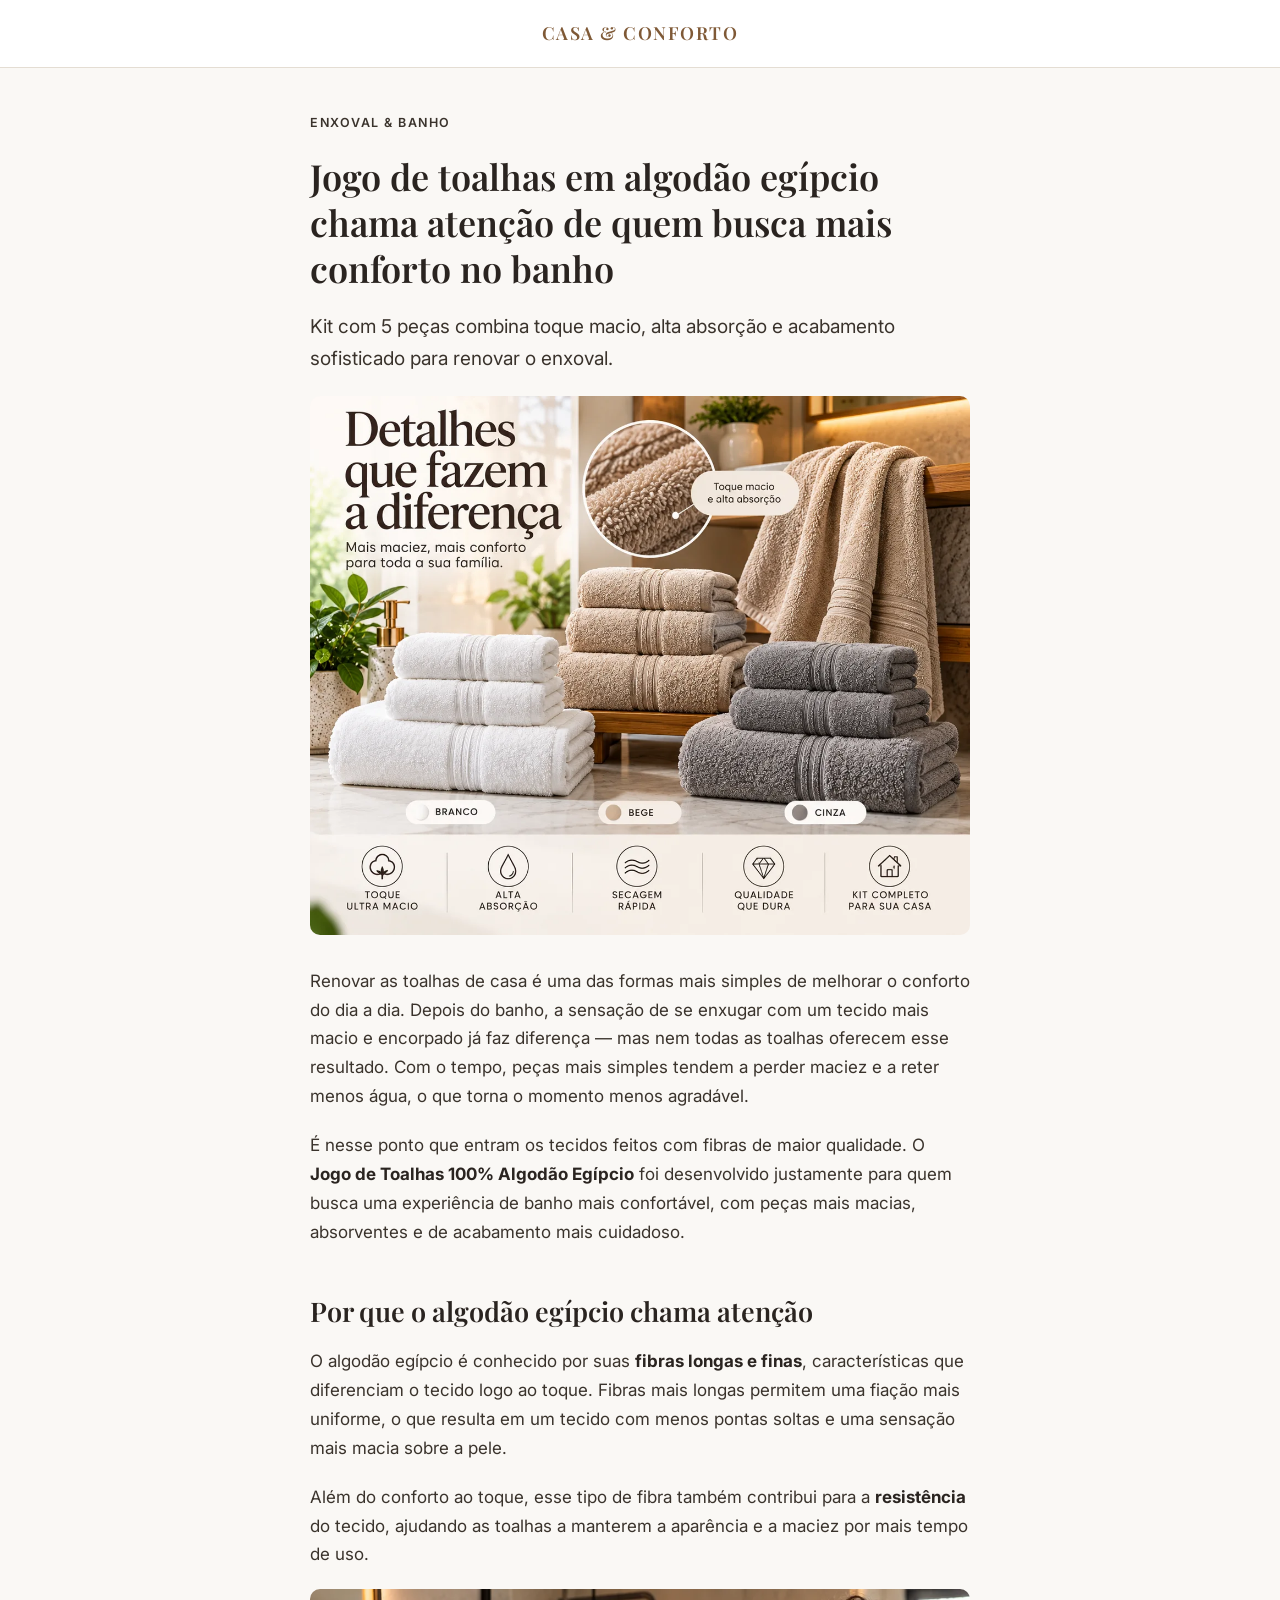
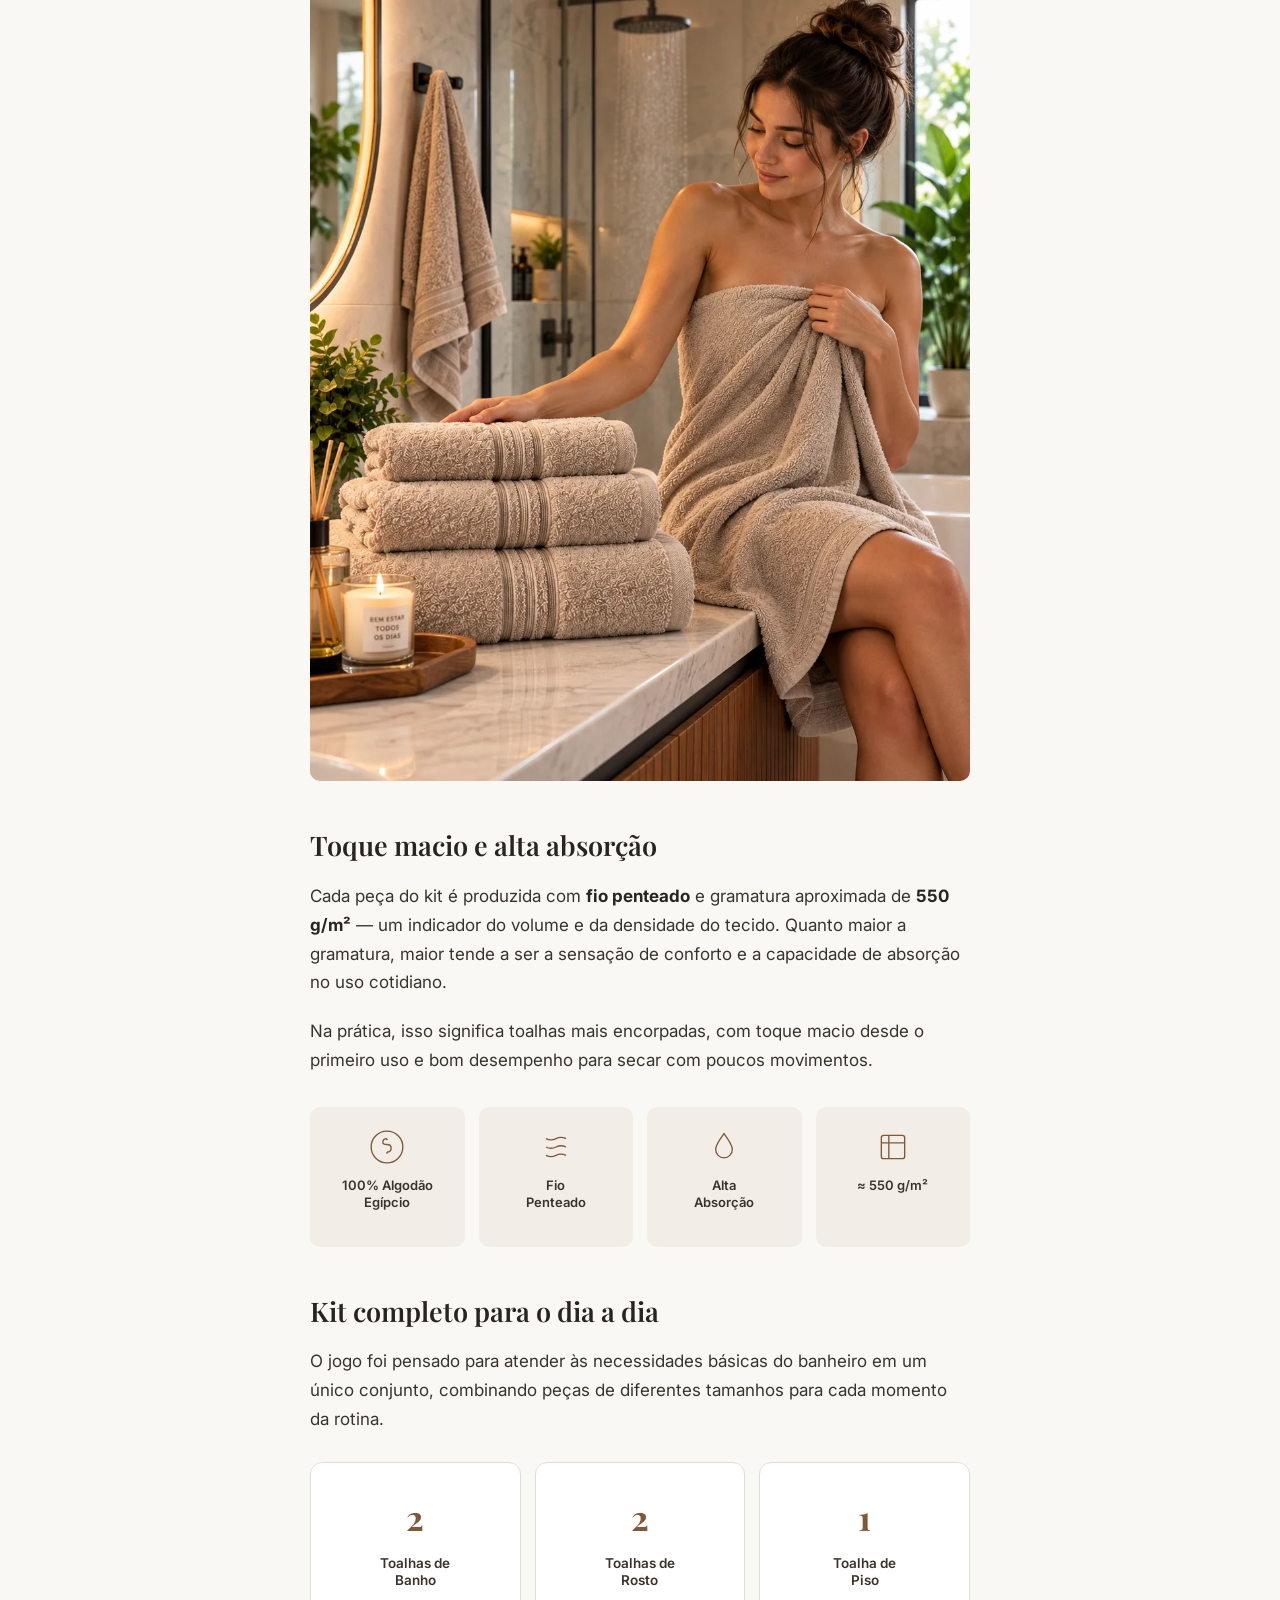
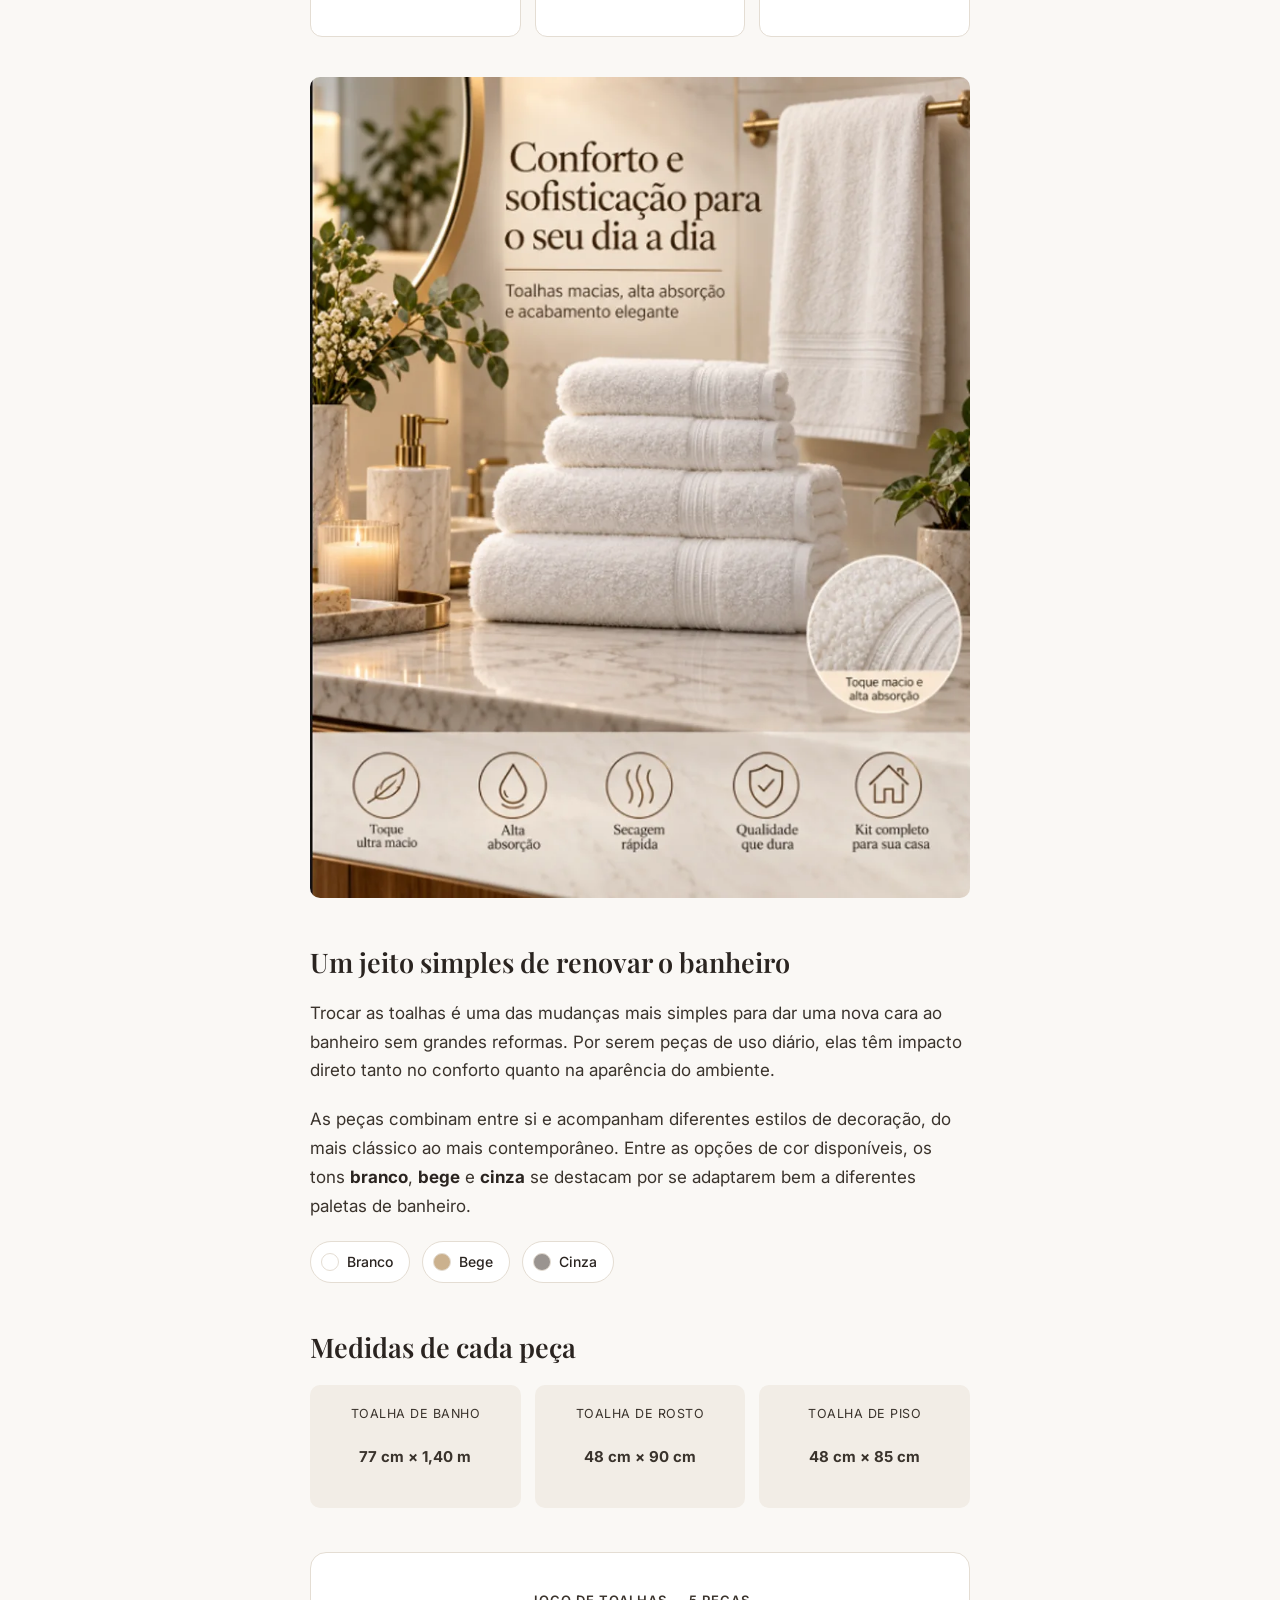
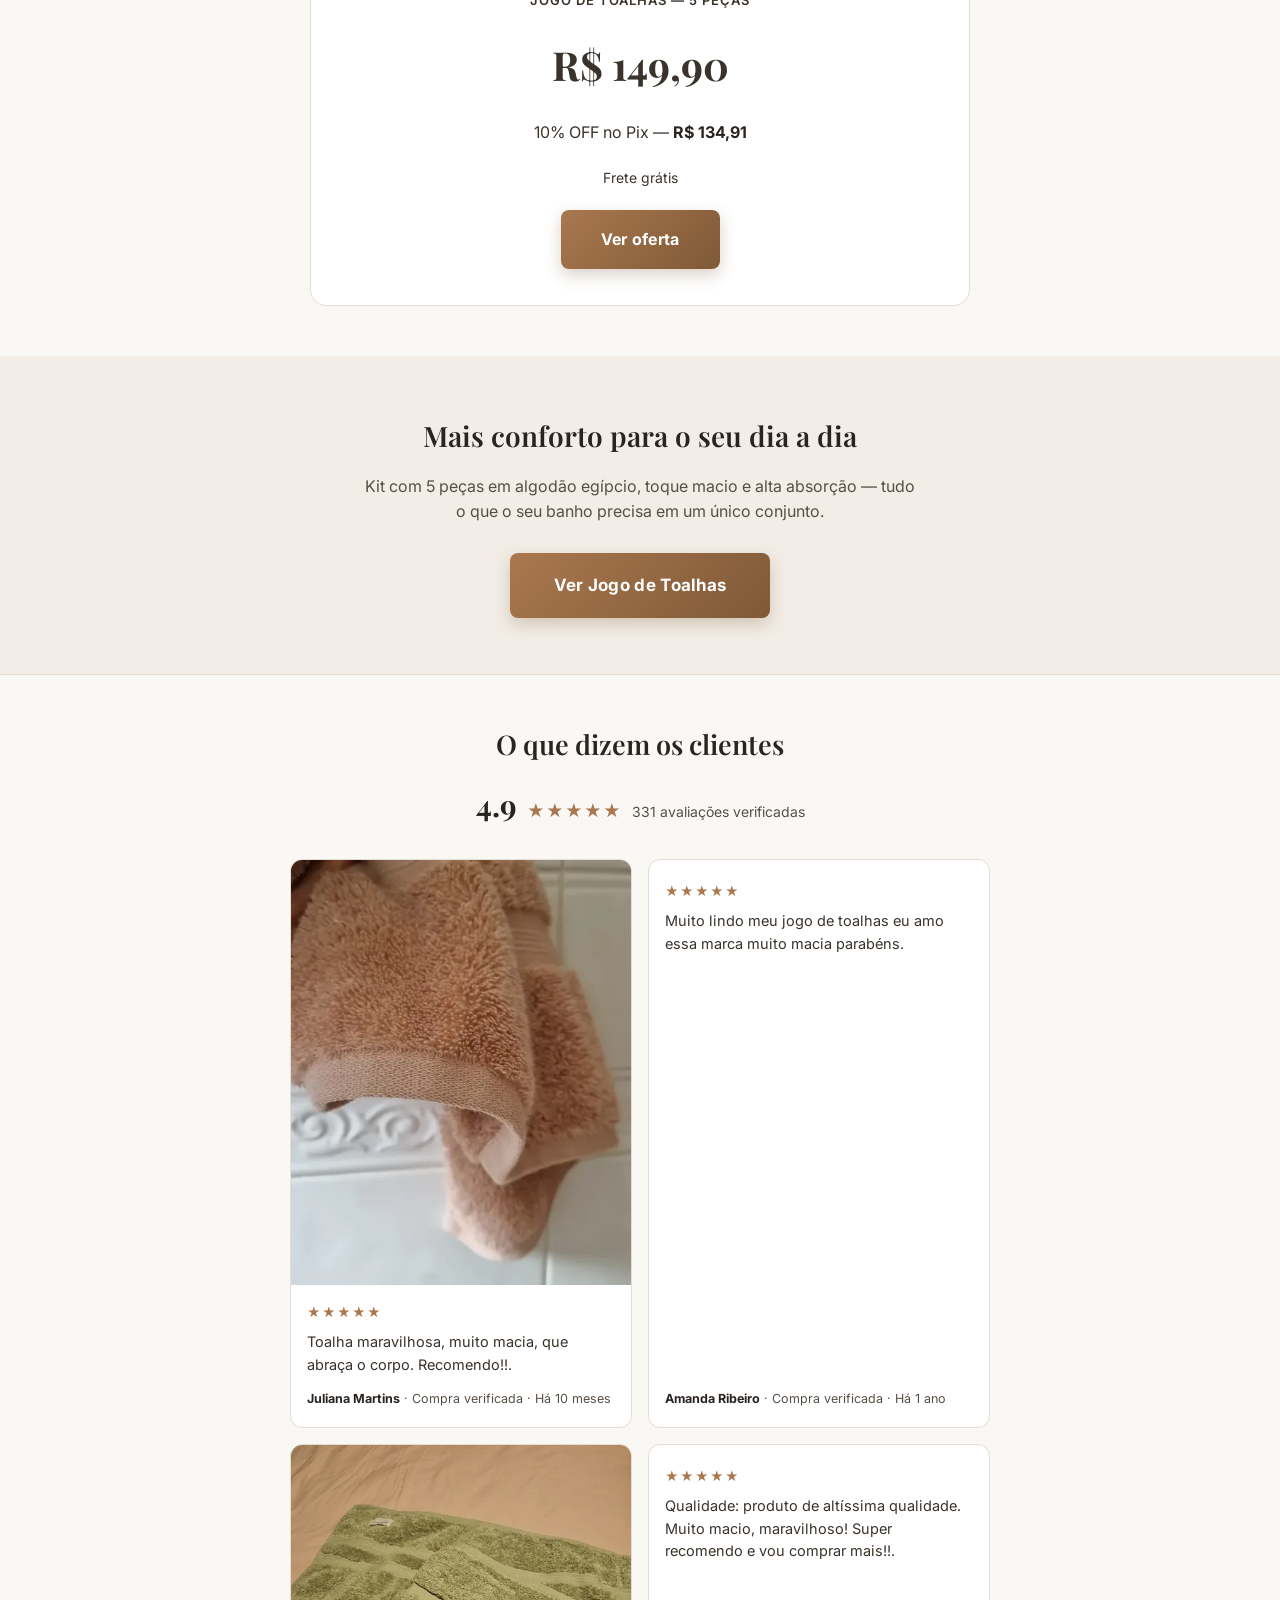
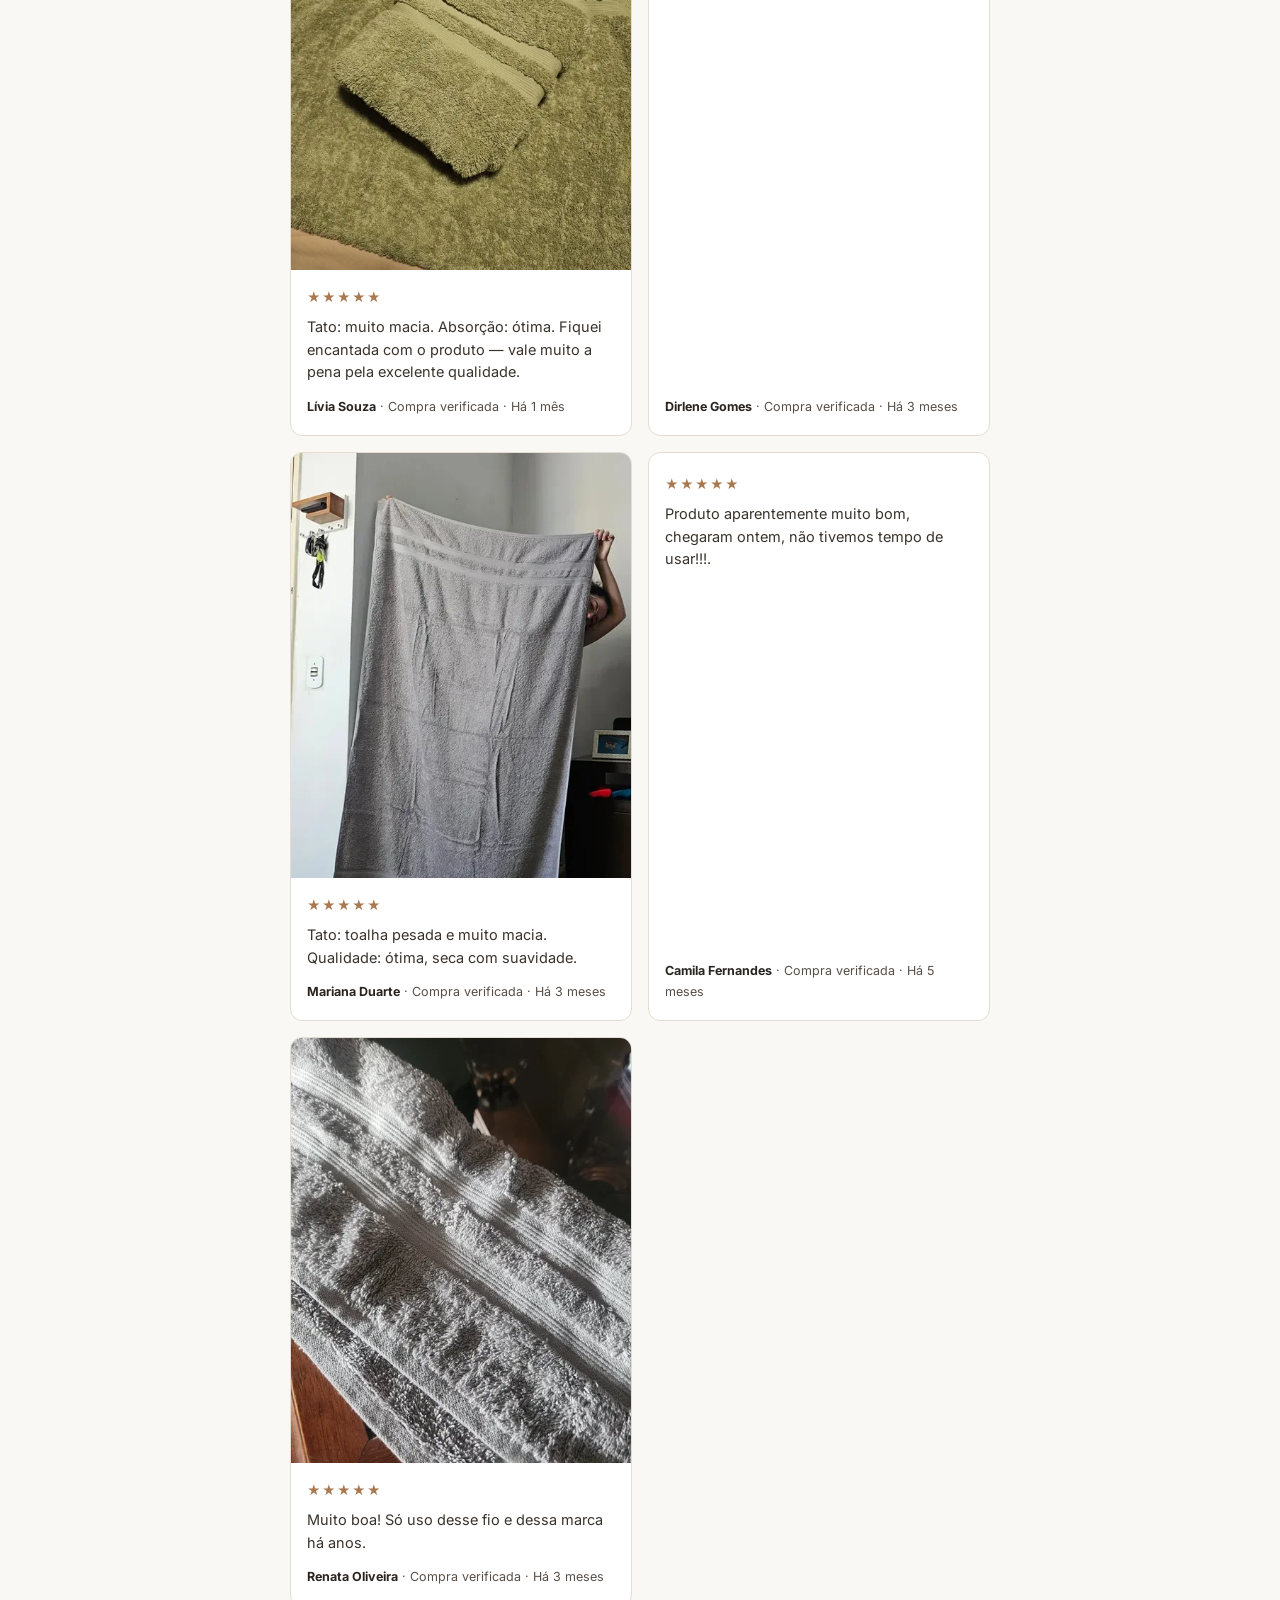
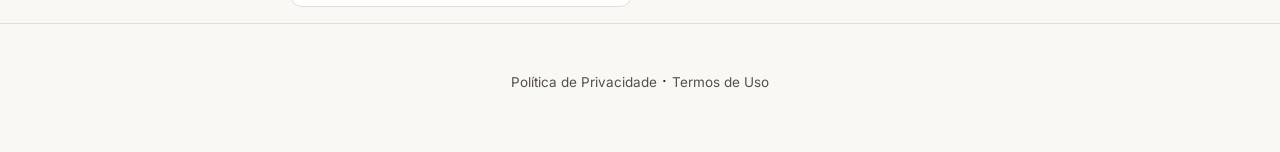
==== advertorial/index.html @ 61f2be6f "Add files via upload" ====
<!DOCTYPE html>
<html lang="pt-BR">
<head>
<meta charset="UTF-8">
<meta name="viewport" content="width=device-width, initial-scale=1">
<title>Jogo de toalhas em algodão egípcio chama atenção de quem busca mais conforto no banho</title>
<meta name="description" content="Kit com 5 peças combina toque macio, alta absorção e acabamento sofisticado para renovar o enxoval.">
<link rel="preconnect" href="https://fonts.googleapis.com">
<link rel="preconnect" href="https://fonts.gstatic.com" crossorigin>
<link href="https://fonts.googleapis.com/css2?family=Inter:wght@400;500;600;700&family=Playfair+Display:wght@500;600;700&display=swap" rel="stylesheet">
<link rel="stylesheet" href="assets/style.css">
</head>
<body>

<header class="topbar">
  <div class="topbar__inner">CASA &amp; CONFORTO</div>
</header>

<main class="article">

  <p class="article__kicker">Enxoval &amp; Banho</p>

  <h1 class="article__title">Jogo de toalhas em algodão egípcio chama atenção de quem busca mais conforto no banho</h1>

  <p class="article__lead">Kit com 5 peças combina toque macio, alta absorção e acabamento sofisticado para renovar o enxoval.</p>

  <figure class="article__hero">
    <img src="assets/img/detalhes-diferenca.webp" alt="Jogo de toalhas 100% algodão egípcio nas cores branco, bege e cinza, com destaque para o toque macio" width="1200" height="980">
  </figure>

  <p>Renovar as toalhas de casa é uma das formas mais simples de melhorar o conforto do dia a dia. Depois do banho, a sensação de se enxugar com um tecido mais macio e encorpado já faz diferença — mas nem todas as toalhas oferecem esse resultado. Com o tempo, peças mais simples tendem a perder maciez e a reter menos água, o que torna o momento menos agradável.</p>

  <p>É nesse ponto que entram os tecidos feitos com fibras de maior qualidade. O <strong>Jogo de Toalhas 100% Algodão Egípcio</strong> foi desenvolvido justamente para quem busca uma experiência de banho mais confortável, com peças mais macias, absorventes e de acabamento mais cuidadoso.</p>

  <h2>Por que o algodão egípcio chama atenção</h2>

  <p>O algodão egípcio é conhecido por suas <strong>fibras longas e finas</strong>, características que diferenciam o tecido logo ao toque. Fibras mais longas permitem uma fiação mais uniforme, o que resulta em um tecido com menos pontas soltas e uma sensação mais macia sobre a pele.</p>

  <p>Além do conforto ao toque, esse tipo de fibra também contribui para a <strong>resistência</strong> do tecido, ajudando as toalhas a manterem a aparência e a maciez por mais tempo de uso.</p>

  <figure class="article__banner">
    <img src="assets/img/lifestyle-banho.webp" alt="Mulher envolta em toalha macia de algodão egípcio em banheiro decorado" width="1000" height="1200" loading="lazy">
  </figure>

  <h2>Toque macio e alta absorção</h2>

  <p>Cada peça do kit é produzida com <strong>fio penteado</strong> e gramatura aproximada de <strong>550 g/m²</strong> — um indicador do volume e da densidade do tecido. Quanto maior a gramatura, maior tende a ser a sensação de conforto e a capacidade de absorção no uso cotidiano.</p>

  <p>Na prática, isso significa toalhas mais encorpadas, com toque macio desde o primeiro uso e bom desempenho para secar com poucos movimentos.</p>

  <div class="feature-grid">
    <div class="feature-card">
      <span class="feature-card__icon">
        <svg viewBox="0 0 48 48" fill="none" stroke="currentColor" stroke-width="1.6"><circle cx="24" cy="24" r="19"/><path d="M24 14c-3 0-5 2-5 4.5S21 21 24 21s5 2 5 4.5-2 4.5-5 4.5m0-16v2m0 14v2"/></svg>
      </span>
      <p class="feature-card__title">100% Algodão<br>Egípcio</p>
    </div>
    <div class="feature-card">
      <span class="feature-card__icon">
        <svg viewBox="0 0 48 48" fill="none" stroke="currentColor" stroke-width="1.6"><path d="M12 14c4 2 8 2 12 0s8-2 12 0M12 24c4 2 8 2 12 0s8-2 12 0M12 34c4 2 8 2 12 0s8-2 12 0"/></svg>
      </span>
      <p class="feature-card__title">Fio<br>Penteado</p>
    </div>
    <div class="feature-card">
      <span class="feature-card__icon">
        <svg viewBox="0 0 48 48" fill="none" stroke="currentColor" stroke-width="1.6"><path d="M24 8c6 8 10 14 10 19a10 10 0 0 1-20 0c0-5 4-11 10-19Z"/></svg>
      </span>
      <p class="feature-card__title">Alta<br>Absorção</p>
    </div>
    <div class="feature-card">
      <span class="feature-card__icon">
        <svg viewBox="0 0 48 48" fill="none" stroke="currentColor" stroke-width="1.6"><rect x="10" y="10" width="28" height="28" rx="3"/><path d="M10 19h28M19 10v28"/></svg>
      </span>
      <p class="feature-card__title">≈ 550 g/m²</p>
    </div>
  </div>

  <h2>Kit completo para o dia a dia</h2>

  <p>O jogo foi pensado para atender às necessidades básicas do banheiro em um único conjunto, combinando peças de diferentes tamanhos para cada momento da rotina.</p>

  <div class="kit-grid">
    <div class="kit-card">
      <span class="kit-card__qty">2</span>
      <p class="kit-card__label">Toalhas de<br>Banho</p>
    </div>
    <div class="kit-card">
      <span class="kit-card__qty">2</span>
      <p class="kit-card__label">Toalhas de<br>Rosto</p>
    </div>
    <div class="kit-card">
      <span class="kit-card__qty">1</span>
      <p class="kit-card__label">Toalha de<br>Piso</p>
    </div>
  </div>

  <figure class="article__banner">
    <img src="assets/img/conforto-sofisticado.webp" alt="Kit de toalhas brancas 100% algodão egípcio com acabamento premium" width="900" height="1120" loading="lazy">
  </figure>

  <h2>Um jeito simples de renovar o banheiro</h2>

  <p>Trocar as toalhas é uma das mudanças mais simples para dar uma nova cara ao banheiro sem grandes reformas. Por serem peças de uso diário, elas têm impacto direto tanto no conforto quanto na aparência do ambiente.</p>

  <p>As peças combinam entre si e acompanham diferentes estilos de decoração, do mais clássico ao mais contemporâneo. Entre as opções de cor disponíveis, os tons <strong>branco</strong>, <strong>bege</strong> e <strong>cinza</strong> se destacam por se adaptarem bem a diferentes paletas de banheiro.</p>

  <div class="color-row">
    <div class="color-chip"><span class="color-dot color-dot--branco"></span>Branco</div>
    <div class="color-chip"><span class="color-dot color-dot--bege"></span>Bege</div>
    <div class="color-chip"><span class="color-dot color-dot--cinza"></span>Cinza</div>
  </div>

  <h2>Medidas de cada peça</h2>

  <div class="measure-grid">
    <div class="measure-card">
      <p class="measure-card__label">Toalha de Banho</p>
      <p class="measure-card__value">77 cm × 1,40 m</p>
    </div>
    <div class="measure-card">
      <p class="measure-card__label">Toalha de Rosto</p>
      <p class="measure-card__value">48 cm × 90 cm</p>
    </div>
    <div class="measure-card">
      <p class="measure-card__label">Toalha de Piso</p>
      <p class="measure-card__value">48 cm × 85 cm</p>
    </div>
  </div>

  <div class="offer-box">
    <p class="offer-box__eyebrow">Jogo de Toalhas — 5 Peças</p>
    <p class="offer-box__price">R$ 149,90</p>
    <p class="offer-box__pix">10% OFF no Pix — <strong>R$ 134,91</strong></p>
    <p class="offer-box__shipping">Frete grátis</p>
    <a class="cta-btn" href="https://www.outletoalhas.shop/" target="_blank" rel="noopener">Ver oferta</a>
  </div>

</main>

<section class="final-cta">
  <div class="final-cta__inner">
    <h2 class="final-cta__title">Mais conforto para o seu dia a dia</h2>
    <p class="final-cta__text">Kit com 5 peças em algodão egípcio, toque macio e alta absorção — tudo o que o seu banho precisa em um único conjunto.</p>
    <a class="cta-btn cta-btn--large" href="https://www.outletoalhas.shop/" target="_blank" rel="noopener">Ver Jogo de Toalhas</a>
  </div>
</section>

<section class="reviews-section">
  <div class="reviews-section__inner">

    <h2 class="reviews-section__title">O que dizem os clientes</h2>

    <div class="rating-summary">
      <span class="rating-summary__score">4.9</span>
      <span class="rating-summary__stars">★★★★★</span>
      <span class="rating-summary__count">331 avaliações verificadas</span>
    </div>

    <div class="review-grid">
      <div class="review-card">
        <img class="review-card__photo" src="assets/img/reviews/juliana-martins.webp" alt="Foto enviada pela cliente Juliana Martins" width="480" height="600" loading="lazy">
        <div class="review-card__body">
          <p class="review-card__stars">★★★★★</p>
          <p class="review-card__text">Toalha maravilhosa, muito macia, que abraça o corpo. Recomendo!!.</p>
          <p class="review-card__meta"><strong>Juliana Martins</strong> · Compra verificada · Há 10 meses</p>
        </div>
      </div>
      <div class="review-card">
        <div class="review-card__body review-card__body--noimg">
          <p class="review-card__stars">★★★★★</p>
          <p class="review-card__text">Muito lindo meu jogo de toalhas eu amo essa marca muito macia parabéns.</p>
          <p class="review-card__meta"><strong>Amanda Ribeiro</strong> · Compra verificada · Há 1 ano</p>
        </div>
      </div>
      <div class="review-card">
        <img class="review-card__photo" src="assets/img/reviews/livia-souza.webp" alt="Foto enviada pela cliente Lívia Souza" width="480" height="600" loading="lazy">
        <div class="review-card__body">
          <p class="review-card__stars">★★★★★</p>
          <p class="review-card__text">Tato: muito macia. Absorção: ótima. Fiquei encantada com o produto — vale muito a pena pela excelente qualidade.</p>
          <p class="review-card__meta"><strong>Lívia Souza</strong> · Compra verificada · Há 1 mês</p>
        </div>
      </div>
      <div class="review-card">
        <div class="review-card__body review-card__body--noimg">
          <p class="review-card__stars">★★★★★</p>
          <p class="review-card__text">Qualidade: produto de altíssima qualidade. Muito macio, maravilhoso! Super recomendo e vou comprar mais!!.</p>
          <p class="review-card__meta"><strong>Dirlene Gomes</strong> · Compra verificada · Há 3 meses</p>
        </div>
      </div>
      <div class="review-card">
        <img class="review-card__photo" src="assets/img/reviews/mariana-duarte.webp" alt="Foto enviada pela cliente Mariana Duarte" width="480" height="600" loading="lazy">
        <div class="review-card__body">
          <p class="review-card__stars">★★★★★</p>
          <p class="review-card__text">Tato: toalha pesada e muito macia. Qualidade: ótima, seca com suavidade.</p>
          <p class="review-card__meta"><strong>Mariana Duarte</strong> · Compra verificada · Há 3 meses</p>
        </div>
      </div>
      <div class="review-card">
        <div class="review-card__body review-card__body--noimg">
          <p class="review-card__stars">★★★★★</p>
          <p class="review-card__text">Produto aparentemente muito bom, chegaram ontem, não tivemos tempo de usar!!!.</p>
          <p class="review-card__meta"><strong>Camila Fernandes</strong> · Compra verificada · Há 5 meses</p>
        </div>
      </div>
      <div class="review-card">
        <img class="review-card__photo" src="assets/img/reviews/renata-oliveira.webp" alt="Foto enviada pela cliente Renata Oliveira" width="480" height="600" loading="lazy">
        <div class="review-card__body">
          <p class="review-card__stars">★★★★★</p>
          <p class="review-card__text">Muito boa! Só uso desse fio e dessa marca há anos.</p>
          <p class="review-card__meta"><strong>Renata Oliveira</strong> · Compra verificada · Há 3 meses</p>
        </div>
      </div>
    </div>

  </div>
</section>

<footer class="site-footer">
  <div class="site-footer__inner">
    <p class="site-footer__links"><a href="politicas-de-privacidade.html">Política de Privacidade</a> · <a href="termos-de-uso.html">Termos de Uso</a></p>
  </div>
</footer>

</body>
</html>
---- advertorial/assets/style.css ----
:root {
  --ink: #2a2420;
  --ink-soft: #574f47;
  --bg: #faf8f5;
  --bg-alt: #f2ede6;
  --line: #e4ddd3;
  --gold: #a9784f;
  --gold-dark: #7f5936;
  --white: #ffffff;
}

* { box-sizing: border-box; }

body {
  margin: 0;
  padding: 0;
  background: var(--bg);
  color: var(--ink);
  font-family: 'Inter', -apple-system, BlinkMacSystemFont, sans-serif;
  font-size: 17px;
  line-height: 1.7;
  -webkit-font-smoothing: antialiased;
}

img { max-width: 100%; height: auto; display: block; }

/* Top bar */
.topbar {
  background: var(--white);
  border-bottom: 1px solid var(--line);
}
.topbar__inner {
  max-width: 700px;
  margin: 0 auto;
  padding: 18px 20px;
  color: var(--gold-dark);
  font-family: 'Playfair Display', Georgia, serif;
  font-weight: 600;
  font-size: 18px;
  letter-spacing: 1.5px;
  text-align: center;
}

/* Article */
.article {
  max-width: 700px;
  margin: 0 auto;
  padding: 44px 20px 10px;
}

.article__kicker {
  text-transform: uppercase;
  letter-spacing: 1.5px;
  font-size: 12.5px;
  font-weight: 600;
  color: var(--gold);
  margin: 0 0 14px;
}

.article__title {
  font-family: 'Playfair Display', Georgia, serif;
  font-weight: 600;
  font-size: 36px;
  line-height: 1.28;
  margin: 0 0 20px;
  color: var(--ink);
}

.article__lead {
  font-size: 19px;
  color: var(--ink-soft);
  margin: 0 0 32px;
}

.article__hero,
.article__banner {
  margin: 0 0 32px;
}
.article__hero img,
.article__banner img {
  border-radius: 10px;
}

.article h2 {
  font-family: 'Playfair Display', Georgia, serif;
  font-weight: 600;
  font-size: 27px;
  line-height: 1.35;
  color: var(--ink);
  margin: 46px 0 18px;
}

.article p {
  margin: 0 0 20px;
  color: #3a332c;
}

.article strong { color: var(--ink); }

/* Feature grid (4 characteristics) */
.feature-grid {
  display: grid;
  grid-template-columns: repeat(4, 1fr);
  gap: 14px;
  margin: 32px 0 44px;
}
.feature-card {
  text-align: center;
  background: var(--bg-alt);
  border-radius: 10px;
  padding: 20px 8px 16px;
}
.feature-card__icon {
  display: inline-flex;
  width: 40px;
  height: 40px;
  color: var(--gold-dark);
  margin-bottom: 10px;
}
.feature-card__icon svg { width: 100%; height: 100%; }
.feature-card__title {
  font-size: 13px;
  font-weight: 600;
  color: var(--ink);
  margin: 0;
  line-height: 1.3;
}

/* Kit composition */
.kit-grid {
  display: grid;
  grid-template-columns: repeat(3, 1fr);
  gap: 14px;
  margin: 28px 0 40px;
}
.kit-card {
  text-align: center;
  background: var(--white);
  border: 1px solid var(--line);
  border-radius: 12px;
  padding: 26px 10px;
}
.kit-card__qty {
  display: block;
  font-family: 'Playfair Display', Georgia, serif;
  font-size: 34px;
  font-weight: 700;
  color: var(--gold-dark);
  margin-bottom: 8px;
}
.kit-card__label {
  font-size: 13.5px;
  font-weight: 600;
  color: var(--ink);
  margin: 0;
  line-height: 1.3;
}

/* Colors */
.color-row {
  display: flex;
  flex-wrap: wrap;
  gap: 12px;
  margin: 8px 0 40px;
}
.color-chip {
  display: flex;
  align-items: center;
  gap: 8px;
  background: var(--white);
  border: 1px solid var(--line);
  border-radius: 999px;
  padding: 8px 16px 8px 10px;
  font-size: 14px;
  font-weight: 500;
  color: var(--ink);
}
.color-dot {
  width: 18px;
  height: 18px;
  border-radius: 50%;
  border: 1px solid var(--line);
  display: inline-block;
}
.color-dot--branco { background: #ffffff; }
.color-dot--bege { background: #cbb18e; }
.color-dot--cinza { background: #9a9490; }

/* Measurements */
.measure-grid {
  display: grid;
  grid-template-columns: repeat(3, 1fr);
  gap: 14px;
  margin: 20px 0 44px;
}
.measure-card {
  background: var(--bg-alt);
  border-radius: 10px;
  padding: 18px 10px;
  text-align: center;
}
.measure-card__label {
  font-size: 12.5px;
  color: var(--ink-soft);
  margin: 0 0 6px;
  text-transform: uppercase;
  letter-spacing: 0.5px;
}
.measure-card__value {
  font-size: 15px;
  font-weight: 700;
  color: var(--ink);
  margin: 0;
}

/* Reviews */
.reviews-section {
  background: var(--bg);
  border-top: 1px solid var(--line);
  padding: 52px 20px 8px;
}
.reviews-section__inner {
  max-width: 700px;
  margin: 0 auto;
}
.reviews-section__title {
  font-family: 'Playfair Display', Georgia, serif;
  font-weight: 600;
  font-size: 27px;
  line-height: 1.3;
  color: var(--ink);
  margin: 0 0 18px;
  text-align: center;
}

.rating-summary {
  display: flex;
  flex-wrap: wrap;
  align-items: baseline;
  justify-content: center;
  gap: 8px 10px;
  margin: 0 0 28px;
  text-align: center;
}
.rating-summary__score {
  font-family: 'Playfair Display', Georgia, serif;
  font-size: 30px;
  font-weight: 700;
  color: var(--ink);
}
.rating-summary__stars {
  color: var(--gold);
  font-size: 17px;
  letter-spacing: 1px;
}
.rating-summary__count {
  font-size: 14px;
  color: var(--ink-soft);
}

.review-grid {
  display: grid;
  grid-template-columns: repeat(2, 1fr);
  gap: 16px;
  margin: 0 0 8px;
}
.review-card {
  display: flex;
  flex-direction: column;
  background: var(--white);
  border: 1px solid var(--line);
  border-radius: 12px;
  overflow: hidden;
  height: 100%;
}
.review-card__photo {
  display: block;
  width: 100%;
  aspect-ratio: 4 / 5;
  object-fit: cover;
}
.review-card__body {
  display: flex;
  flex-direction: column;
  flex: 1;
  padding: 16px 16px 18px;
}
.review-card__body--noimg {
  padding-top: 20px;
}
.review-card__stars {
  color: var(--gold);
  font-size: 13px;
  letter-spacing: 1px;
  margin: 0 0 8px;
}
.review-card__text {
  font-size: 14.5px;
  color: #3a332c;
  line-height: 1.55;
  margin: 0 0 12px;
  overflow-wrap: break-word;
}
.review-card__meta {
  font-size: 12.5px;
  color: var(--ink-soft);
  margin: 12px 0 0;
  margin-top: auto;
}
.review-card__meta strong {
  color: var(--ink);
}

/* Offer box */
.offer-box {
  background: var(--white);
  border: 1px solid var(--line);
  border-radius: 16px;
  padding: 36px 24px;
  text-align: center;
  margin: 24px 0 20px;
}
.offer-box__eyebrow {
  text-transform: uppercase;
  letter-spacing: 1px;
  font-size: 13px;
  font-weight: 600;
  color: var(--ink-soft);
  margin: 0 0 12px;
}
.offer-box__price {
  font-family: 'Playfair Display', Georgia, serif;
  font-size: 40px;
  font-weight: 700;
  color: var(--ink);
  margin: 0 0 10px;
}
.offer-box__pix {
  font-size: 16px;
  color: var(--gold-dark);
  margin: 0 0 6px;
}
.offer-box__shipping {
  font-size: 14px;
  color: var(--ink-soft);
  margin: 0 0 24px;
}

/* CTA buttons */
.cta-btn {
  display: inline-block;
  background: linear-gradient(135deg, var(--gold) 0%, var(--gold-dark) 100%);
  color: #fff;
  font-family: 'Inter', sans-serif;
  font-weight: 700;
  font-size: 16px;
  letter-spacing: 0.3px;
  text-decoration: none;
  padding: 16px 40px;
  border-radius: 8px;
  box-shadow: 0 6px 16px rgba(127, 89, 54, 0.28);
}

/* Final CTA section */
.final-cta {
  background: var(--bg-alt);
  margin-top: 20px;
  padding: 56px 20px;
}
.final-cta__inner {
  max-width: 560px;
  margin: 0 auto;
  text-align: center;
}
.final-cta__title {
  font-family: 'Playfair Display', Georgia, serif;
  font-weight: 600;
  font-size: 28px;
  color: var(--ink);
  margin: 0 0 14px;
}
.final-cta__text {
  font-size: 16px;
  color: var(--ink-soft);
  margin: 0 0 28px;
  line-height: 1.6;
}
.cta-btn--large {
  padding: 18px 44px;
  font-size: 17px;
}

/* Footer */
.site-footer {
  background: var(--bg);
  border-top: 1px solid var(--line);
}
.site-footer__inner {
  max-width: 700px;
  margin: 0 auto;
  padding: 26px 20px 40px;
  text-align: center;
}
.site-footer__links a {
  color: var(--ink-soft);
  text-decoration: none;
  font-size: 13.5px;
}
.site-footer__links a:hover { text-decoration: underline; }

@media (max-width: 600px) {
  body { font-size: 16px; }
  .article { padding: 32px 18px 10px; }
  .article__title { font-size: 27px; }
  .article__lead { font-size: 17px; }
  .article h2 { font-size: 22px; margin: 38px 0 14px; }
  .feature-grid { grid-template-columns: repeat(2, 1fr); gap: 12px; }
  .kit-grid { grid-template-columns: repeat(3, 1fr); gap: 8px; }
  .kit-card { padding: 18px 6px; }
  .kit-card__qty { font-size: 26px; }
  .kit-card__label { font-size: 12px; }
  .measure-grid { grid-template-columns: 1fr; gap: 10px; }
  .measure-card { display: flex; align-items: center; justify-content: space-between; padding: 14px 18px; text-align: left; }
  .measure-card__label { margin: 0; }
  .offer-box { padding: 28px 18px; }
  .offer-box__price { font-size: 32px; }
  .cta-btn { width: 100%; padding: 16px 20px; font-size: 16px; }
  .final-cta { padding: 44px 18px; }
  .final-cta__title { font-size: 23px; }
  .cta-btn--large { width: 100%; }
  .reviews-section { padding: 40px 16px 8px; }
  .reviews-section__title { font-size: 22px; }
  .rating-summary { margin: 0 0 22px; }
  .rating-summary__score { font-size: 26px; }
  .review-grid { grid-template-columns: repeat(2, 1fr); gap: 10px; }
  .review-card__body { padding: 12px 12px 14px; }
  .review-card__stars { font-size: 12px; }
  .review-card__text { font-size: 13px; line-height: 1.5; }
  .review-card__meta { font-size: 11.5px; }
}

@media (max-width: 380px) {
  .review-grid { grid-template-columns: 1fr; }
  .review-card { flex-direction: row; align-items: stretch; }
  .review-card__photo { width: 38%; flex-shrink: 0; height: auto; align-self: stretch; }
  .review-card__body { flex: 1; min-width: 0; }
}
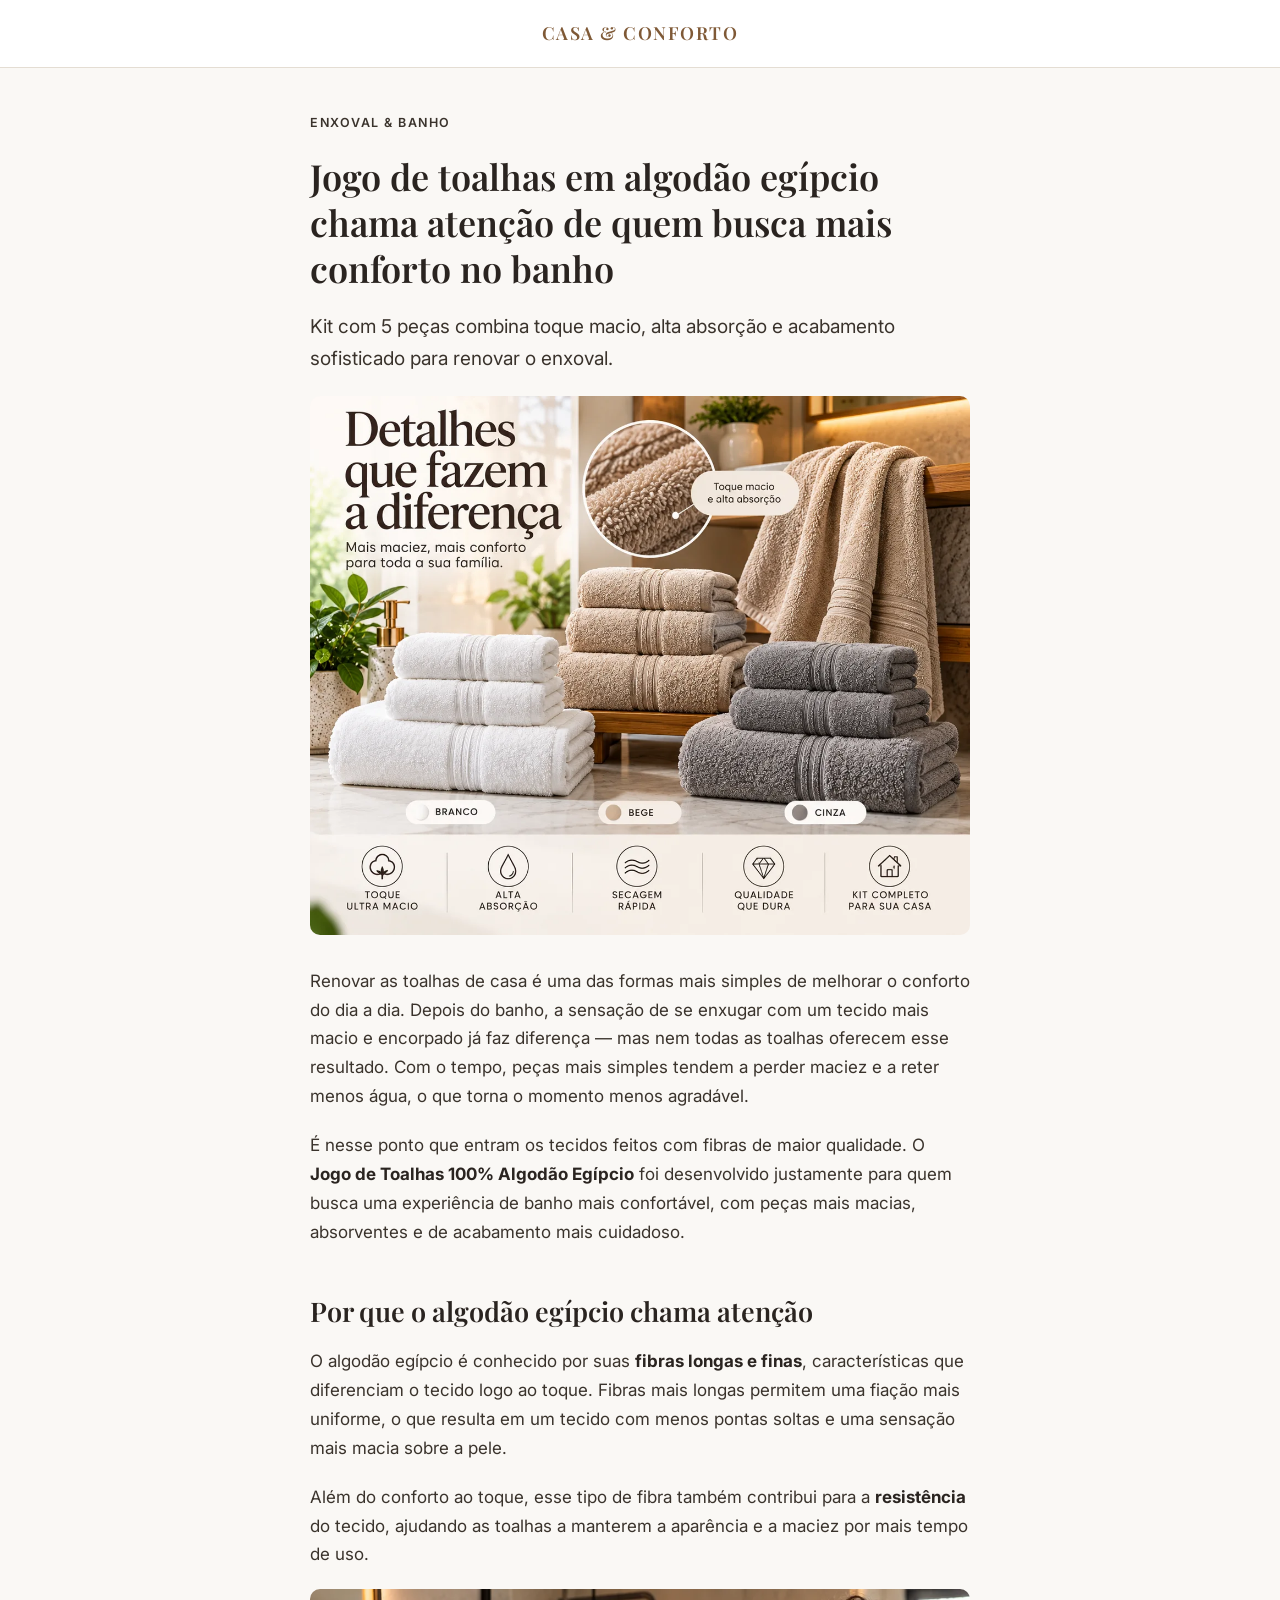
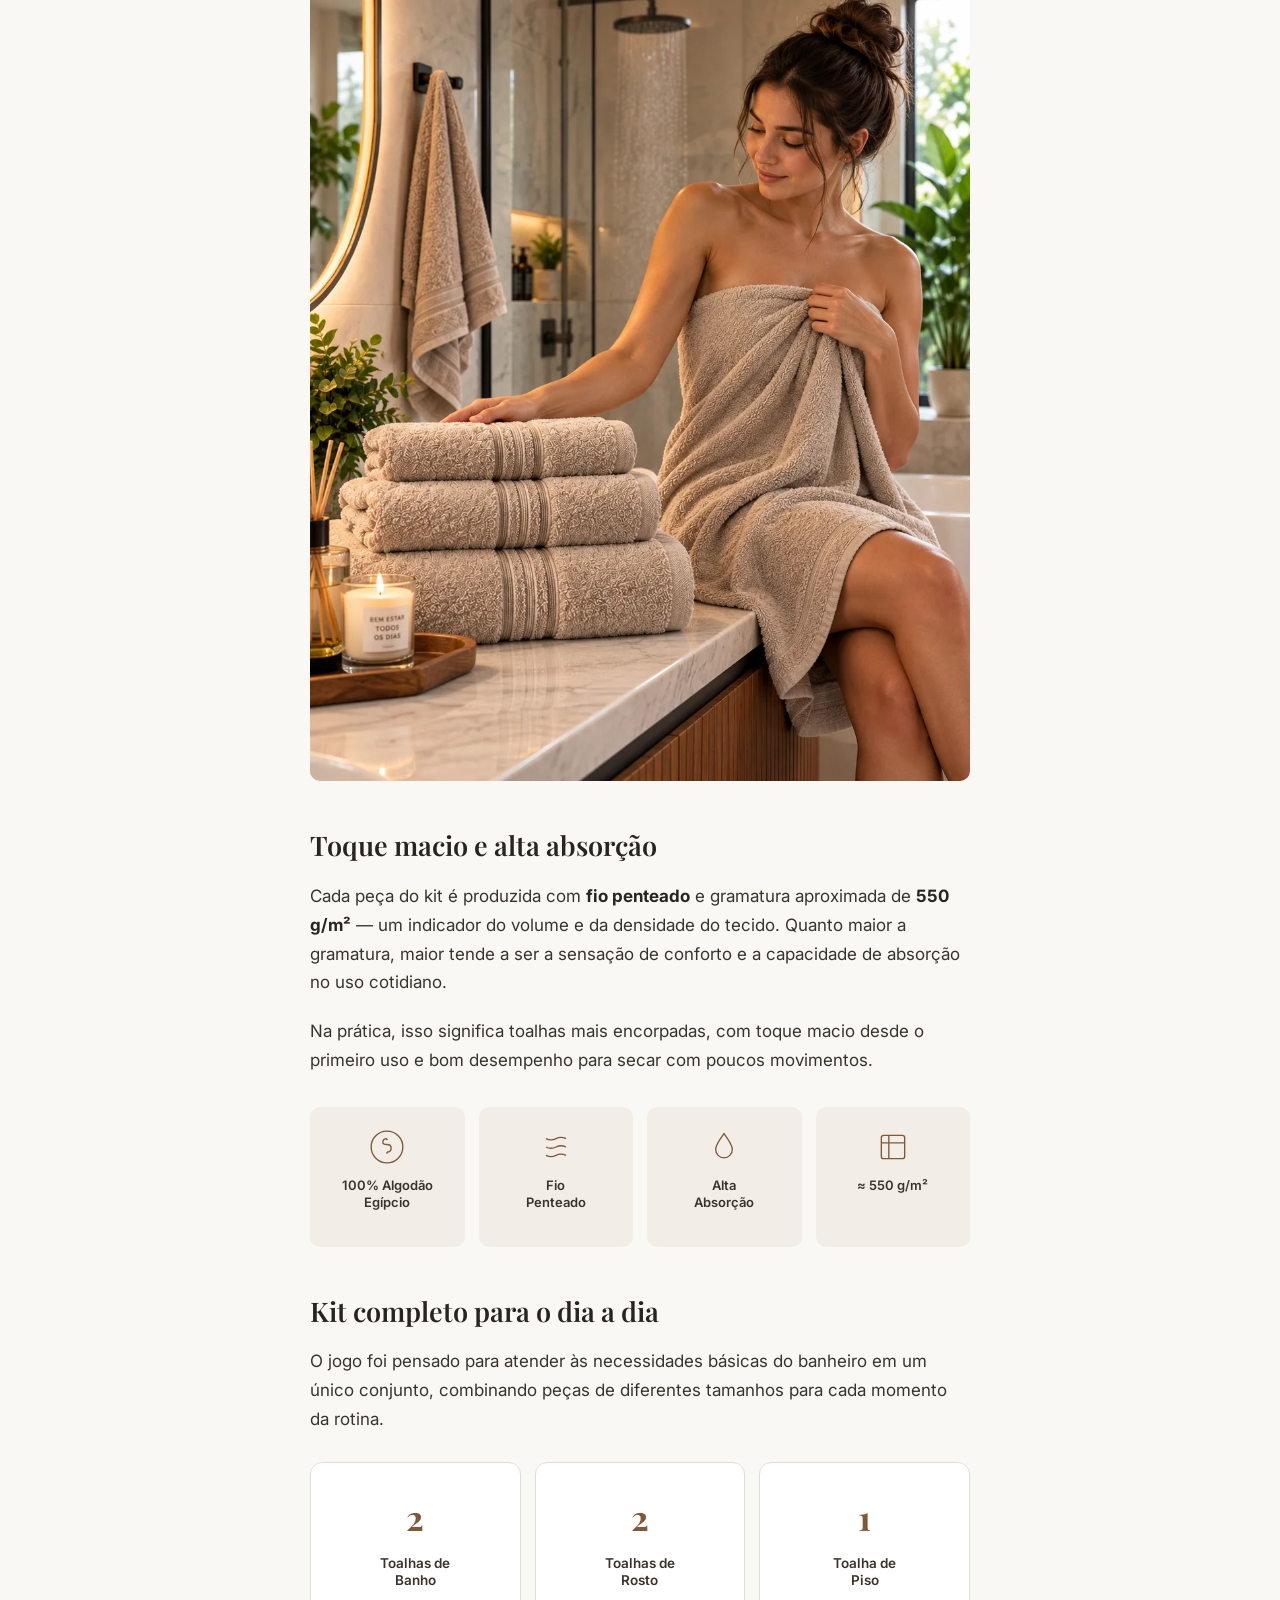
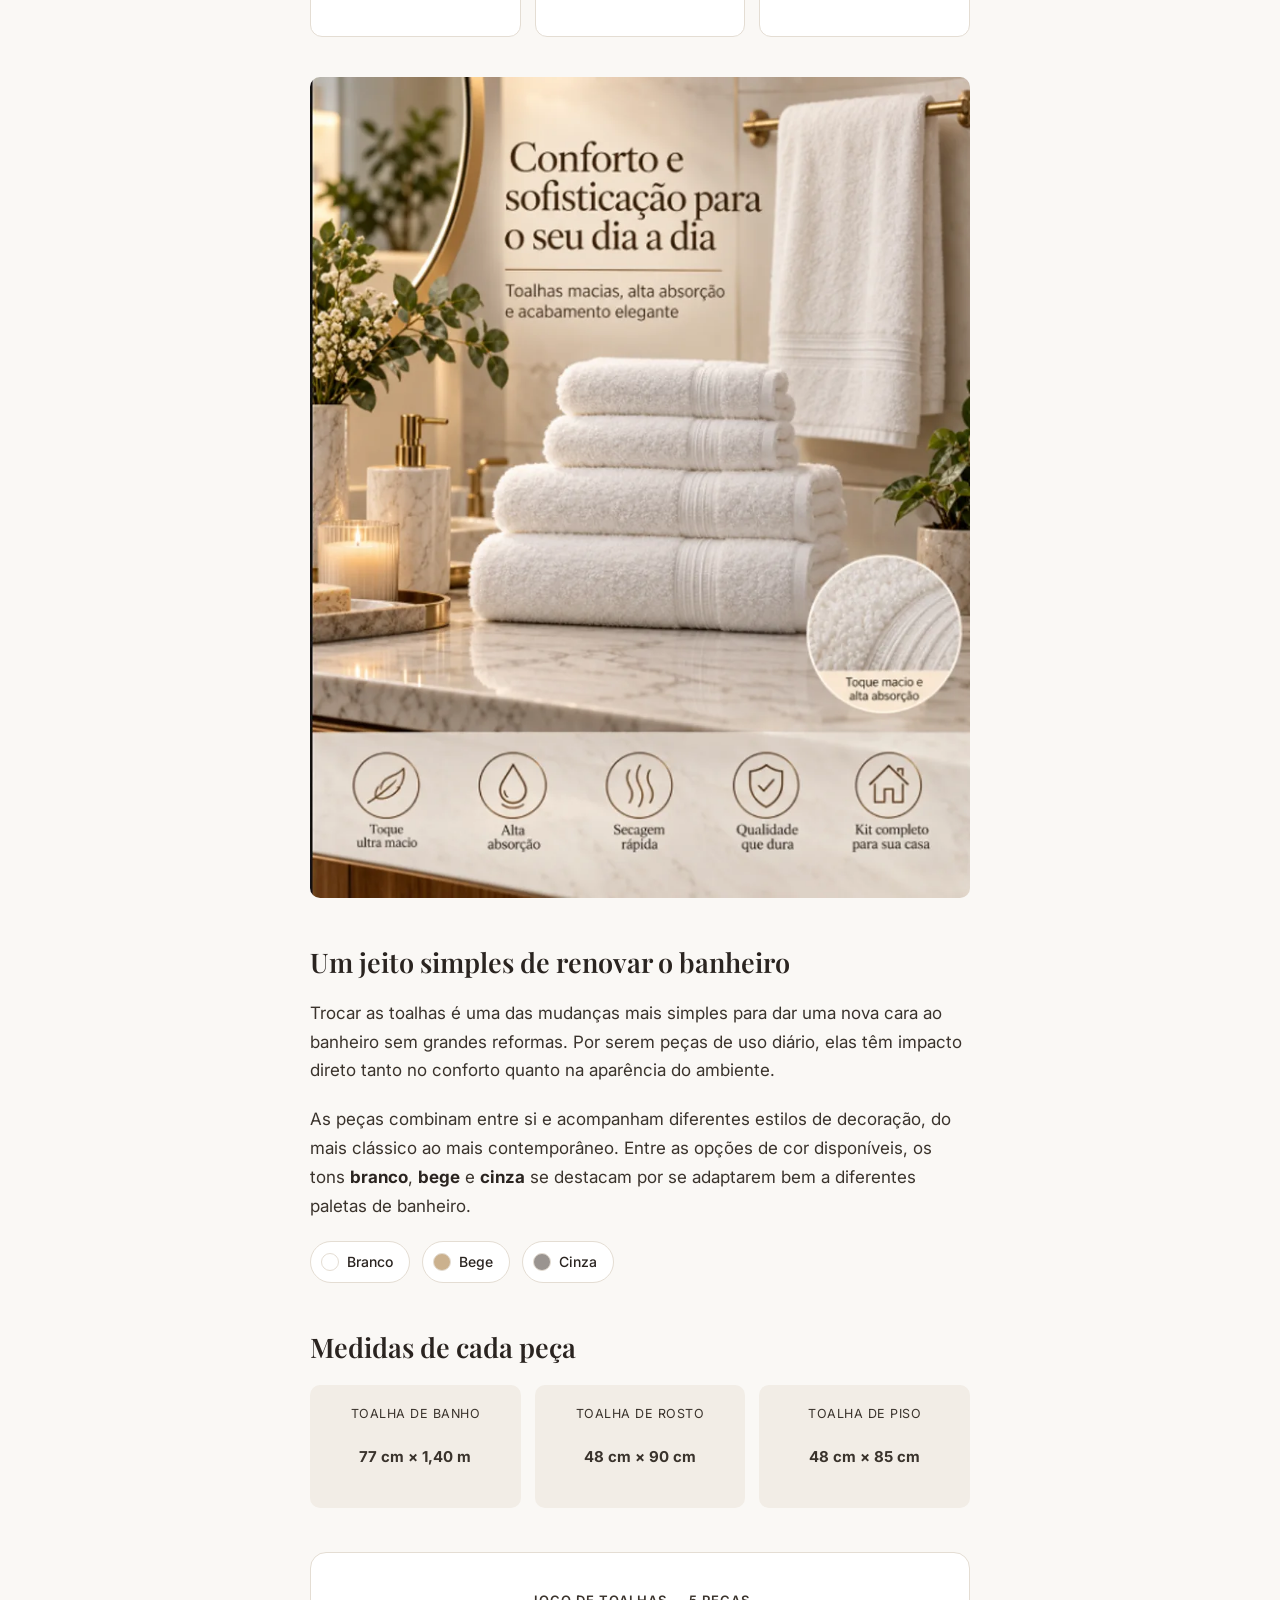
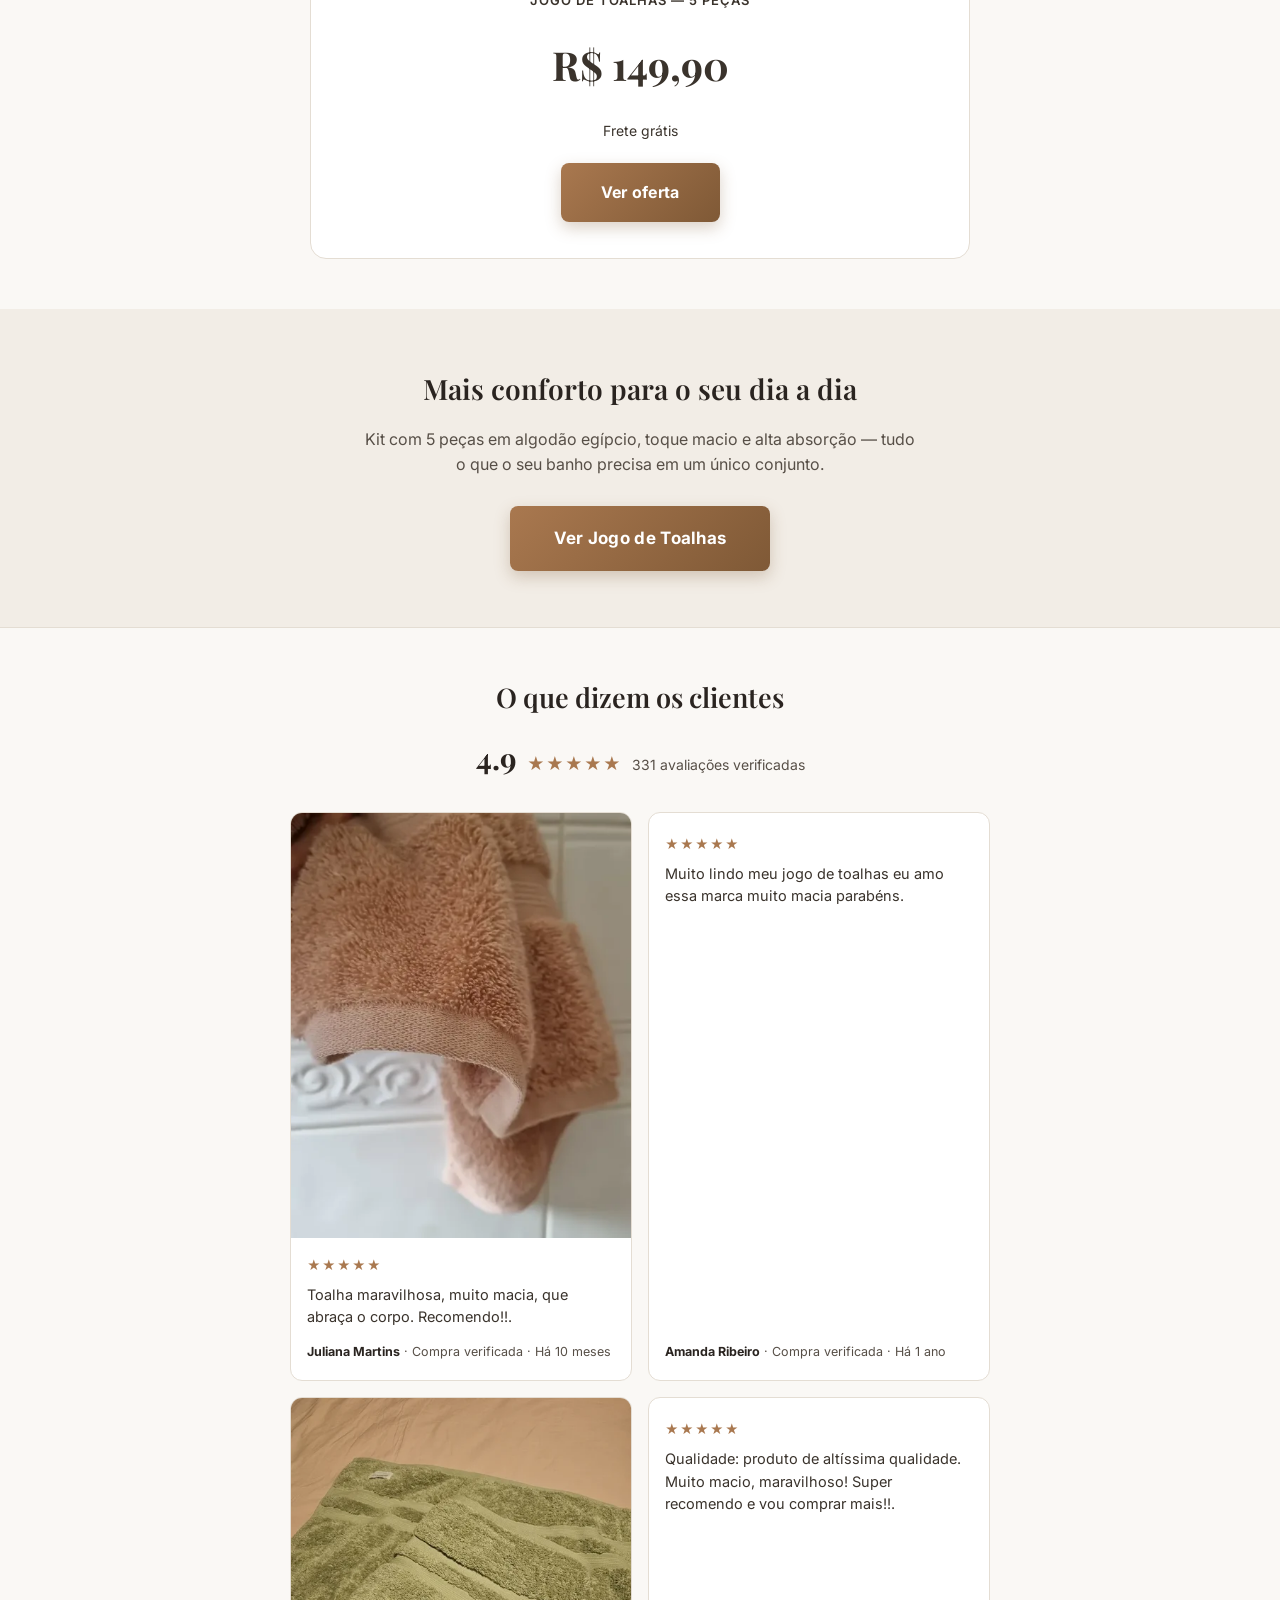
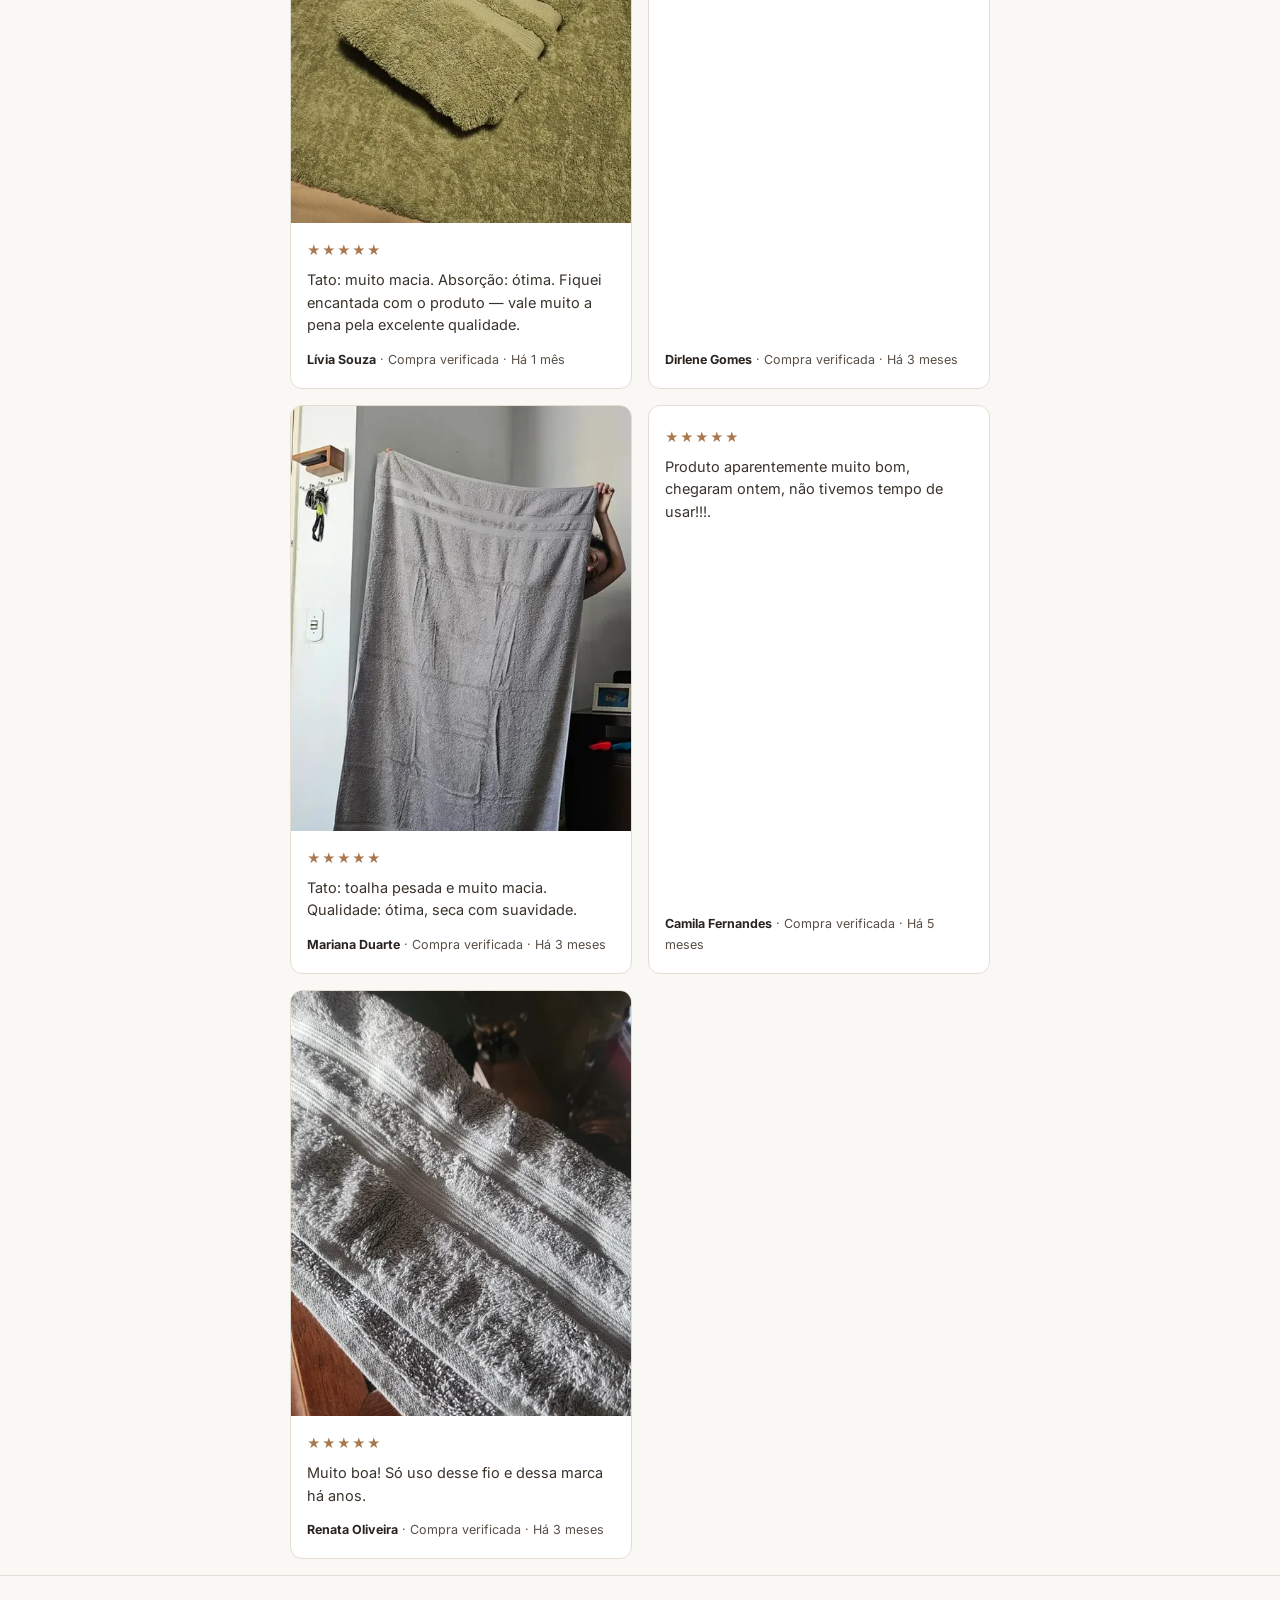
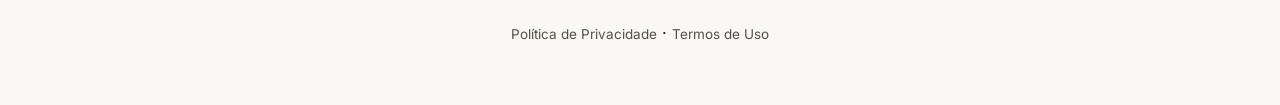
==== commit 5c7c3111: "Add files via upload" ====
--- a/advertorial/index.html
+++ b/advertorial/index.html
@@ -3,14 +3,25 @@
 <head>
 <meta charset="UTF-8">
 <meta name="viewport" content="width=device-width, initial-scale=1">
+<base href="/advertorial/">
+
+<!-- GOOGLE TAG MANAGER -->
+<script>(function(w,d,s,l,i){w[l]=w[l]||[];w[l].push({'gtm.start':new Date().getTime(),event:'gtm.js'});var f=d.getElementsByTagName(s)[0],j=d.createElement(s),dl=l!='dataLayer'?'&l='+l:'';j.async=true;j.src='https://www.googletagmanager.com/gtm.js?id='+i+dl;f.parentNode.insertBefore(j,f);})(window,document,'script','dataLayer','GTM-5WS46M43');</script>
+
+<!-- UTMIFY: cole aqui o script de pixel gerado no painel da Utmify pra este produto -->
+
 <title>Jogo de toalhas em algodão egípcio chama atenção de quem busca mais conforto no banho</title>
 <meta name="description" content="Kit com 5 peças combina toque macio, alta absorção e acabamento sofisticado para renovar o enxoval.">
+<link rel="preload" as="image" href="assets/img/detalhes-diferenca.webp" fetchpriority="high">
 <link rel="preconnect" href="https://fonts.googleapis.com">
 <link rel="preconnect" href="https://fonts.gstatic.com" crossorigin>
 <link href="https://fonts.googleapis.com/css2?family=Inter:wght@400;500;600;700&family=Playfair+Display:wght@500;600;700&display=swap" rel="stylesheet">
 <link rel="stylesheet" href="assets/style.css">
 </head>
 <body>
+<!-- GOOGLE TAG MANAGER (noscript) -->
+<noscript><iframe src="https://www.googletagmanager.com/ns.html?id=GTM-5WS46M43"
+height="0" width="0" style="display:none;visibility:hidden"></iframe></noscript>
 
 <header class="topbar">
   <div class="topbar__inner">CASA &amp; CONFORTO</div>
@@ -130,7 +141,6 @@
   <div class="offer-box">
     <p class="offer-box__eyebrow">Jogo de Toalhas — 5 Peças</p>
     <p class="offer-box__price">R$ 149,90</p>
-    <p class="offer-box__pix">10% OFF no Pix — <strong>R$ 134,91</strong></p>
     <p class="offer-box__shipping">Frete grátis</p>
     <a class="cta-btn" href="https://www.outletoalhas.shop/" target="_blank" rel="noopener">Ver oferta</a>
   </div>
@@ -221,5 +231,22 @@
   </div>
 </footer>
 
+<script>
+  // REPASSE DE UTM: garante que utm_*/fbclid/gclid/ttclid do anúncio cheguem até a loja
+  // quando a pessoa clicar em "Ver oferta" / "Ver Jogo de Toalhas".
+  (function(){
+    var TRACKED_PARAMS = ['utm_source','utm_medium','utm_campaign','utm_content','utm_term','fbclid','gclid','ttclid'];
+    var current = new URLSearchParams(window.location.search);
+    var extra = new URLSearchParams();
+    TRACKED_PARAMS.forEach(function(k){ if(current.has(k)) extra.set(k, current.get(k)); });
+    var query = extra.toString();
+    if(!query) return;
+    document.querySelectorAll('a.cta-btn').forEach(function(a){
+      var sep = a.href.indexOf('?') > -1 ? '&' : '?';
+      a.href = a.href + sep + query;
+    });
+  })();
+</script>
+
 </body>
 </html>
